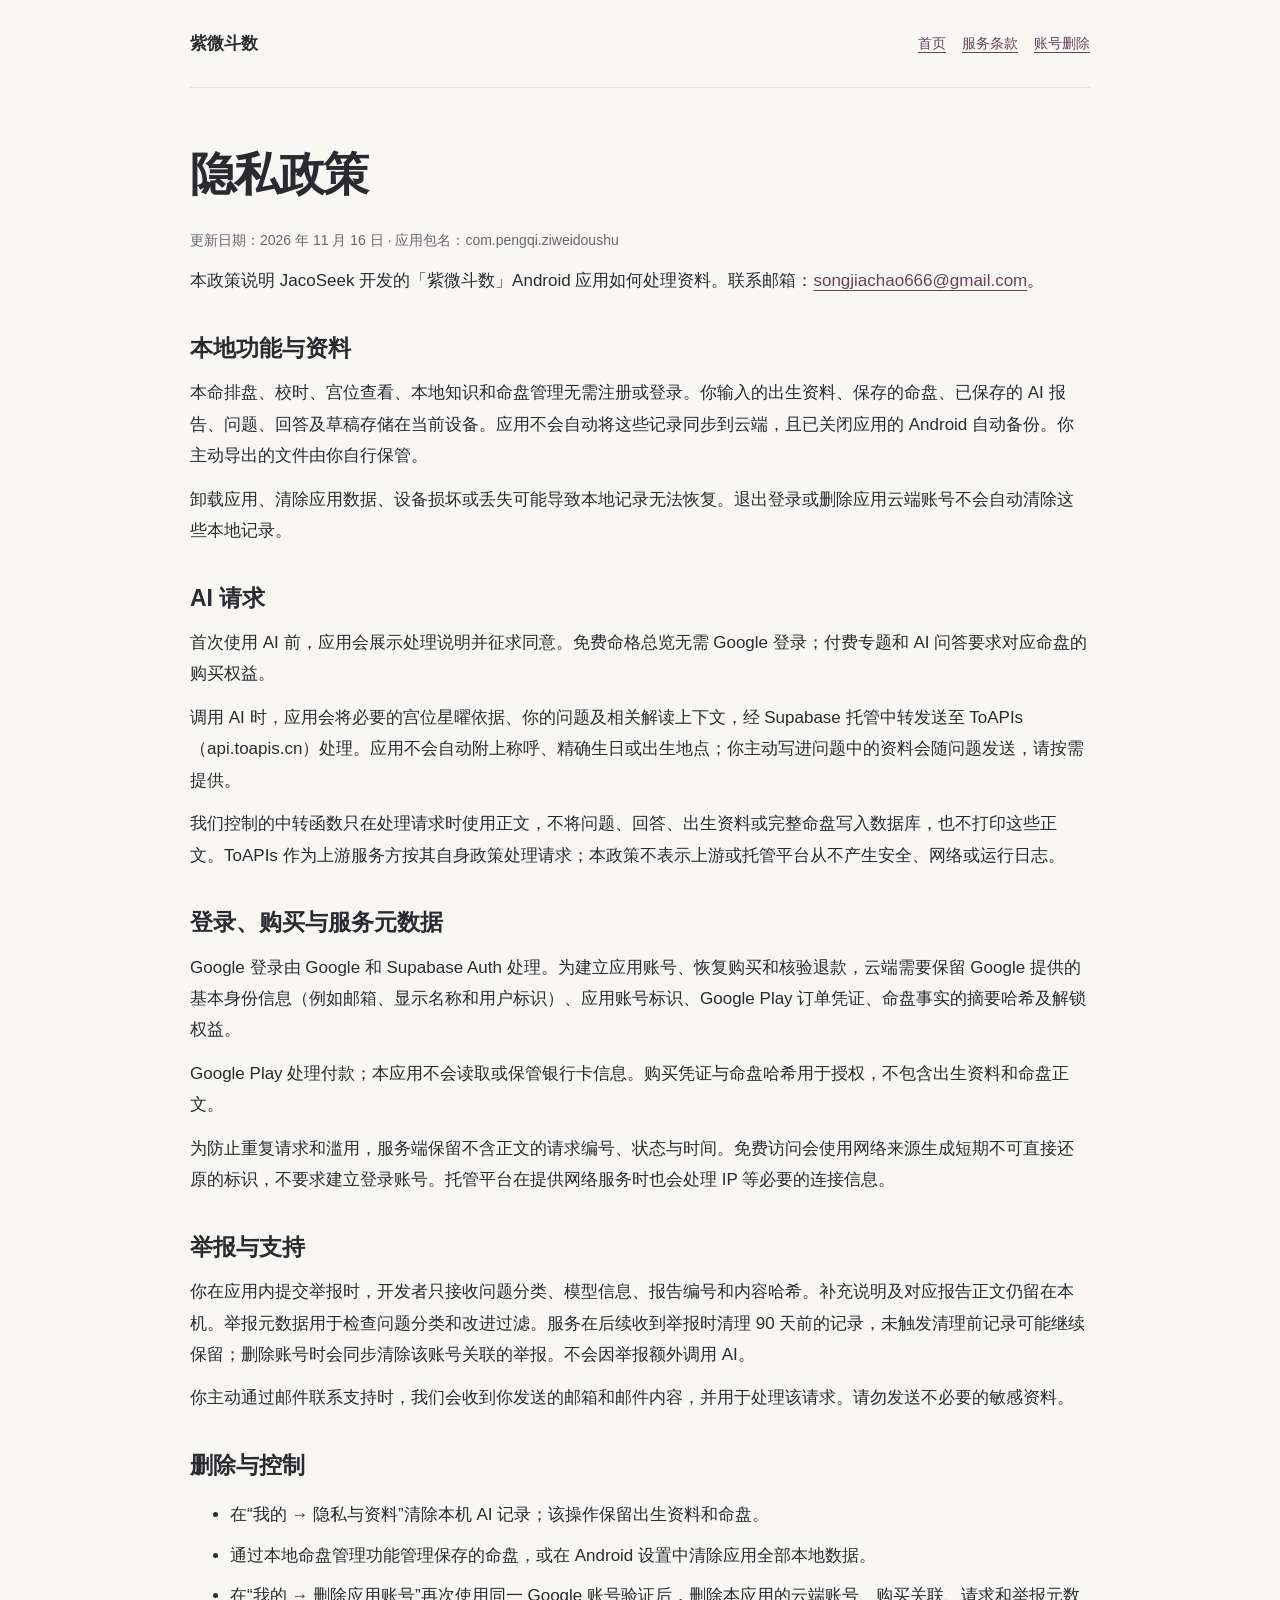
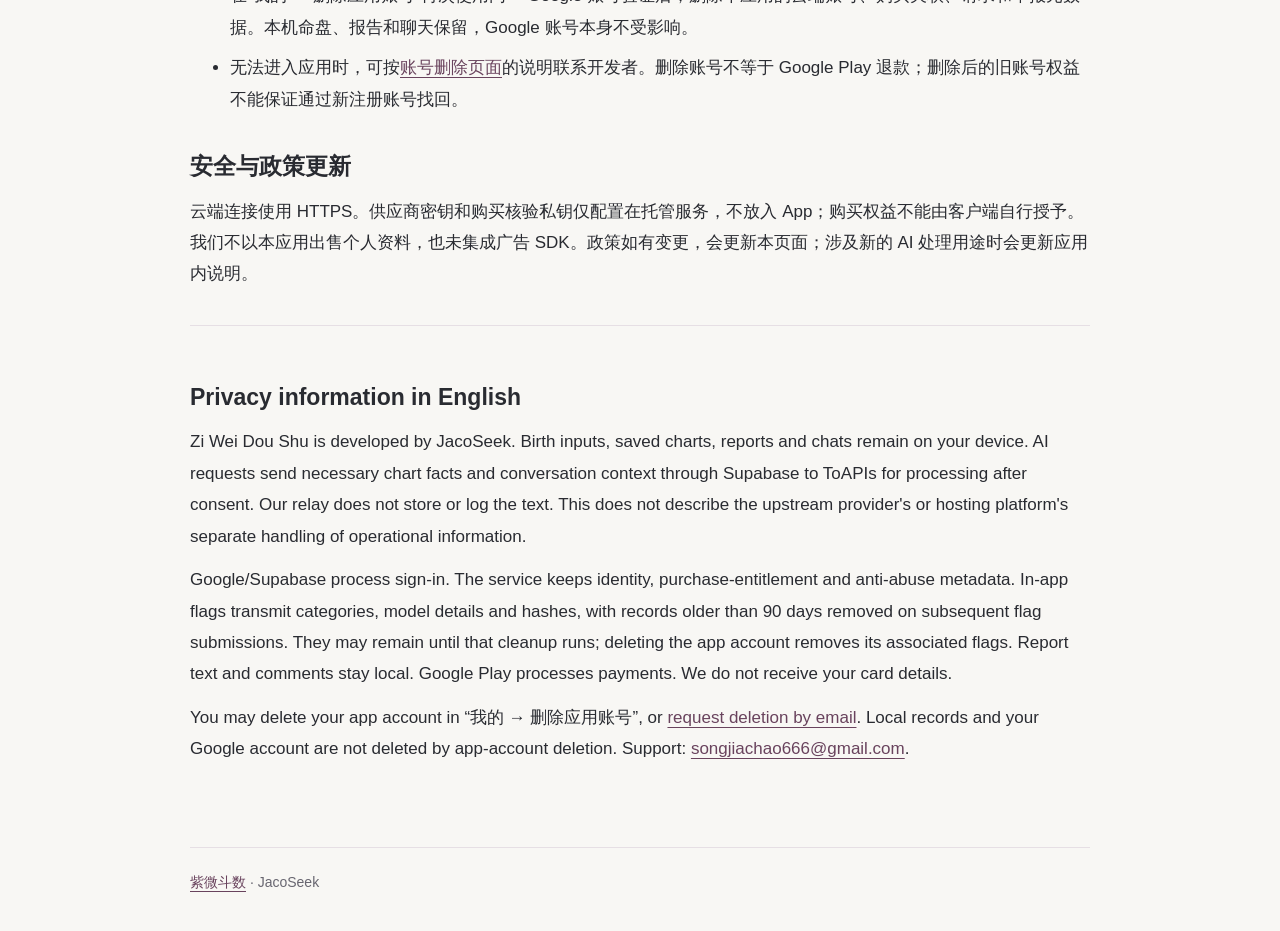
==== privacy.html @ c5404daf "Publish Ziwei support and privacy pages" ====
<!doctype html><html lang="zh-CN"><head><meta charset="utf-8"><meta name="viewport" content="width=device-width,initial-scale=1"><title>隐私政策 · 紫微斗数</title><link rel="stylesheet" href="styles.css"></head><body>
<header><a class="brand" href="index.html">紫微斗数</a><nav aria-label="网站导航"><a href="index.html">首页</a><a href="terms.html">服务条款</a><a href="delete-account.html">账号删除</a></nav></header><main><h1>隐私政策</h1><p class="meta">更新日期：2026 年 11 月 16 日 · 应用包名：com.pengqi.ziweidoushu</p><p>本政策说明 JacoSeek 开发的「紫微斗数」Android 应用如何处理资料。联系邮箱：<a href="mailto:songjiachao666@gmail.com">songjiachao666@gmail.com</a>。</p>
<h2>本地功能与资料</h2><p>本命排盘、校时、宫位查看、本地知识和命盘管理无需注册或登录。你输入的出生资料、保存的命盘、已保存的 AI 报告、问题、回答及草稿存储在当前设备。应用不会自动将这些记录同步到云端，且已关闭应用的 Android 自动备份。你主动导出的文件由你自行保管。</p><p>卸载应用、清除应用数据、设备损坏或丢失可能导致本地记录无法恢复。退出登录或删除应用云端账号不会自动清除这些本地记录。</p>
<h2>AI 请求</h2><p>首次使用 AI 前，应用会展示处理说明并征求同意。免费命格总览无需 Google 登录；付费专题和 AI 问答要求对应命盘的购买权益。</p><p>调用 AI 时，应用会将必要的宫位星曜依据、你的问题及相关解读上下文，经 Supabase 托管中转发送至 ToAPIs（api.toapis.cn）处理。应用不会自动附上称呼、精确生日或出生地点；你主动写进问题中的资料会随问题发送，请按需提供。</p><p>我们控制的中转函数只在处理请求时使用正文，不将问题、回答、出生资料或完整命盘写入数据库，也不打印这些正文。ToAPIs 作为上游服务方按其自身政策处理请求；本政策不表示上游或托管平台从不产生安全、网络或运行日志。</p>
<h2>登录、购买与服务元数据</h2><p>Google 登录由 Google 和 Supabase Auth 处理。为建立应用账号、恢复购买和核验退款，云端需要保留 Google 提供的基本身份信息（例如邮箱、显示名称和用户标识）、应用账号标识、Google Play 订单凭证、命盘事实的摘要哈希及解锁权益。</p><p>Google Play 处理付款；本应用不会读取或保管银行卡信息。购买凭证与命盘哈希用于授权，不包含出生资料和命盘正文。</p><p>为防止重复请求和滥用，服务端保留不含正文的请求编号、状态与时间。免费访问会使用网络来源生成短期不可直接还原的标识，不要求建立登录账号。托管平台在提供网络服务时也会处理 IP 等必要的连接信息。</p>
<h2>举报与支持</h2><p>你在应用内提交举报时，开发者只接收问题分类、模型信息、报告编号和内容哈希。补充说明及对应报告正文仍留在本机。举报元数据用于检查问题分类和改进过滤。服务在后续收到举报时清理 90 天前的记录，未触发清理前记录可能继续保留；删除账号时会同步清除该账号关联的举报。不会因举报额外调用 AI。</p><p>你主动通过邮件联系支持时，我们会收到你发送的邮箱和邮件内容，并用于处理该请求。请勿发送不必要的敏感资料。</p>
<h2>删除与控制</h2><ul><li>在“我的 → 隐私与资料”清除本机 AI 记录；该操作保留出生资料和命盘。</li><li>通过本地命盘管理功能管理保存的命盘，或在 Android 设置中清除应用全部本地数据。</li><li>在“我的 → 删除应用账号”再次使用同一 Google 账号验证后，删除本应用的云端账号、购买关联、请求和举报元数据。本机命盘、报告和聊天保留，Google 账号本身不受影响。</li><li>无法进入应用时，可按<a href="delete-account.html">账号删除页面</a>的说明联系开发者。删除账号不等于 Google Play 退款；删除后的旧账号权益不能保证通过新注册账号找回。</li></ul>
<h2>安全与政策更新</h2><p>云端连接使用 HTTPS。供应商密钥和购买核验私钥仅配置在托管服务，不放入 App；购买权益不能由客户端自行授予。我们不以本应用出售个人资料，也未集成广告 SDK。政策如有变更，会更新本页面；涉及新的 AI 处理用途时会更新应用内说明。</p>
<section class="english" id="english" lang="en"><h2>Privacy information in English</h2><p>Zi Wei Dou Shu is developed by JacoSeek. Birth inputs, saved charts, reports and chats remain on your device. AI requests send necessary chart facts and conversation context through Supabase to ToAPIs for processing after consent. Our relay does not store or log the text. This does not describe the upstream provider's or hosting platform's separate handling of operational information.</p><p>Google/Supabase process sign-in. The service keeps identity, purchase-entitlement and anti-abuse metadata. In-app flags transmit categories, model details and hashes, with records older than 90 days removed on subsequent flag submissions. They may remain until that cleanup runs; deleting the app account removes its associated flags. Report text and comments stay local. Google Play processes payments. We do not receive your card details.</p><p>You may delete your app account in “我的 → 删除应用账号”, or <a href="delete-account.html#english">request deletion by email</a>. Local records and your Google account are not deleted by app-account deletion. Support: <a href="mailto:songjiachao666@gmail.com">songjiachao666@gmail.com</a>.</p></section></main><footer><a href="index.html">紫微斗数</a> · JacoSeek</footer></body></html>
---- styles.css ----
:root{color-scheme:light;--ink:#292b31;--muted:#686670;--plum:#69435d;--paper:#f8f7f4;--line:#e6dfe4}*{box-sizing:border-box}body{margin:0;background:var(--paper);color:var(--ink);font:17px/1.85 -apple-system,BlinkMacSystemFont,"PingFang SC","Microsoft YaHei",sans-serif}a{color:var(--plum);text-underline-offset:4px}a:focus-visible{outline:3px solid #b59aaf;outline-offset:5px}header,main,footer{width:min(900px,calc(100% - 40px));margin:auto}header{display:flex;align-items:center;justify-content:space-between;gap:24px;padding:28px 0;border-bottom:1px solid var(--line)}.brand{display:flex;align-items:center;gap:12px;text-decoration:none;font-weight:700;color:var(--ink)}.brand svg{width:42px;height:42px;flex:none}nav{display:flex;flex-wrap:wrap;gap:16px;font-size:14px}main{padding:55px 0 70px}h1{font-size:clamp(30px,5vw,46px);line-height:1.35;letter-spacing:-.035em;margin:0 0 22px}h2{font-size:23px;line-height:1.5;margin:34px 0 12px}p{margin:12px 0}.intro{font-size:20px;color:var(--muted);max-width:720px}.meta{font-size:14px;color:var(--muted)}.eyebrow{font-size:14px;letter-spacing:.1em;color:var(--plum);font-weight:700;margin-bottom:16px}.cards{display:grid;grid-template-columns:repeat(2,1fr);gap:20px;margin:36px 0}.card{border:1px solid var(--line);background:#fff;padding:25px;border-radius:20px}.card h2{margin:0 0 8px;font-size:21px}.card p{color:var(--muted)}.notice{border-left:4px solid var(--plum);padding:10px 22px;background:#f0eaf0;border-radius:0 12px 12px 0;margin:25px 0}.button{display:inline-block;padding:10px 22px;border-radius:12px;background:var(--plum);color:white;text-decoration:none;font-weight:600;margin:12px 0}li{margin:9px 0}table{width:100%;border-collapse:collapse;font-size:15px}th,td{text-align:left;border-bottom:1px solid var(--line);padding:14px 12px;vertical-align:top}th{color:var(--plum)}footer{padding:22px 0 35px;border-top:1px solid var(--line);font-size:14px;color:var(--muted)}.english{border-top:1px solid var(--line);padding-top:20px;margin-top:35px}@media(max-width:620px){header{align-items:flex-start;flex-direction:column;gap:12px}main{padding-top:35px}.cards{grid-template-columns:1fr}table{font-size:14px}th,td{padding:10px 6px}nav{gap:12px}}
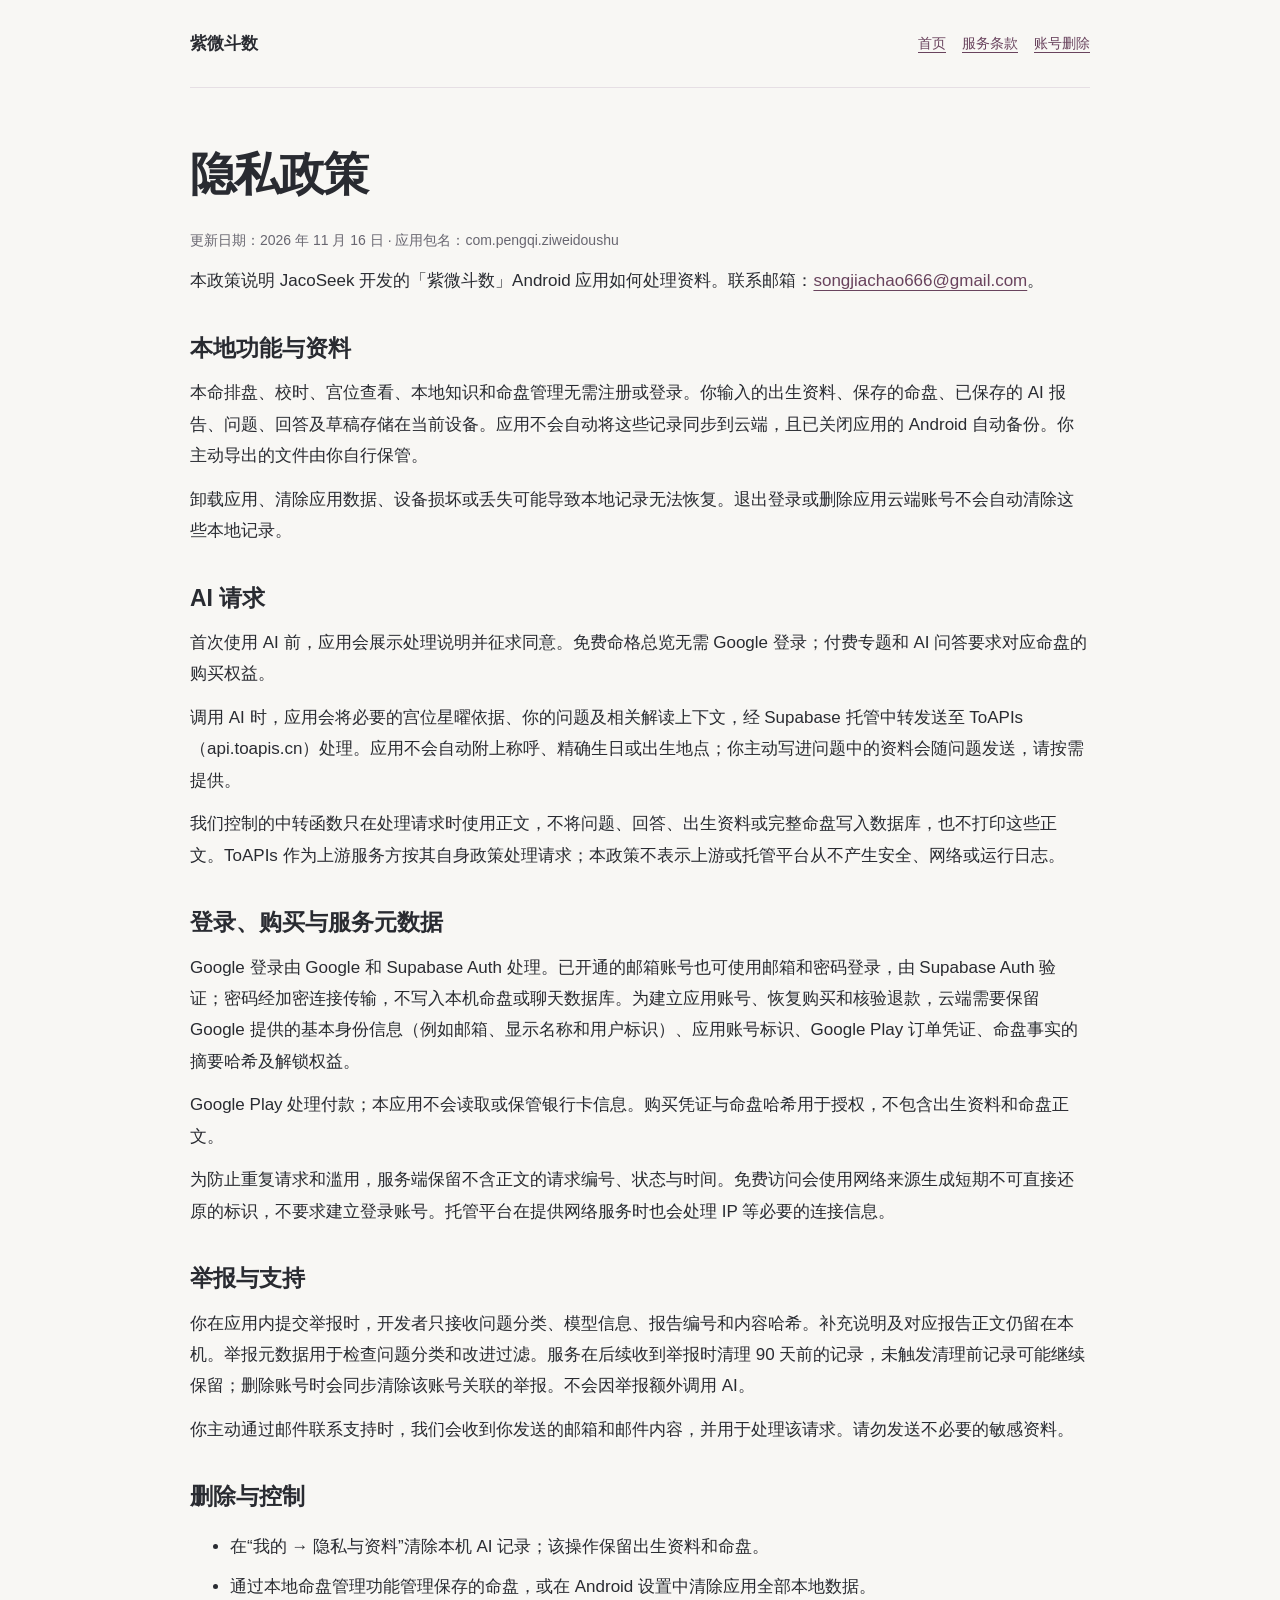
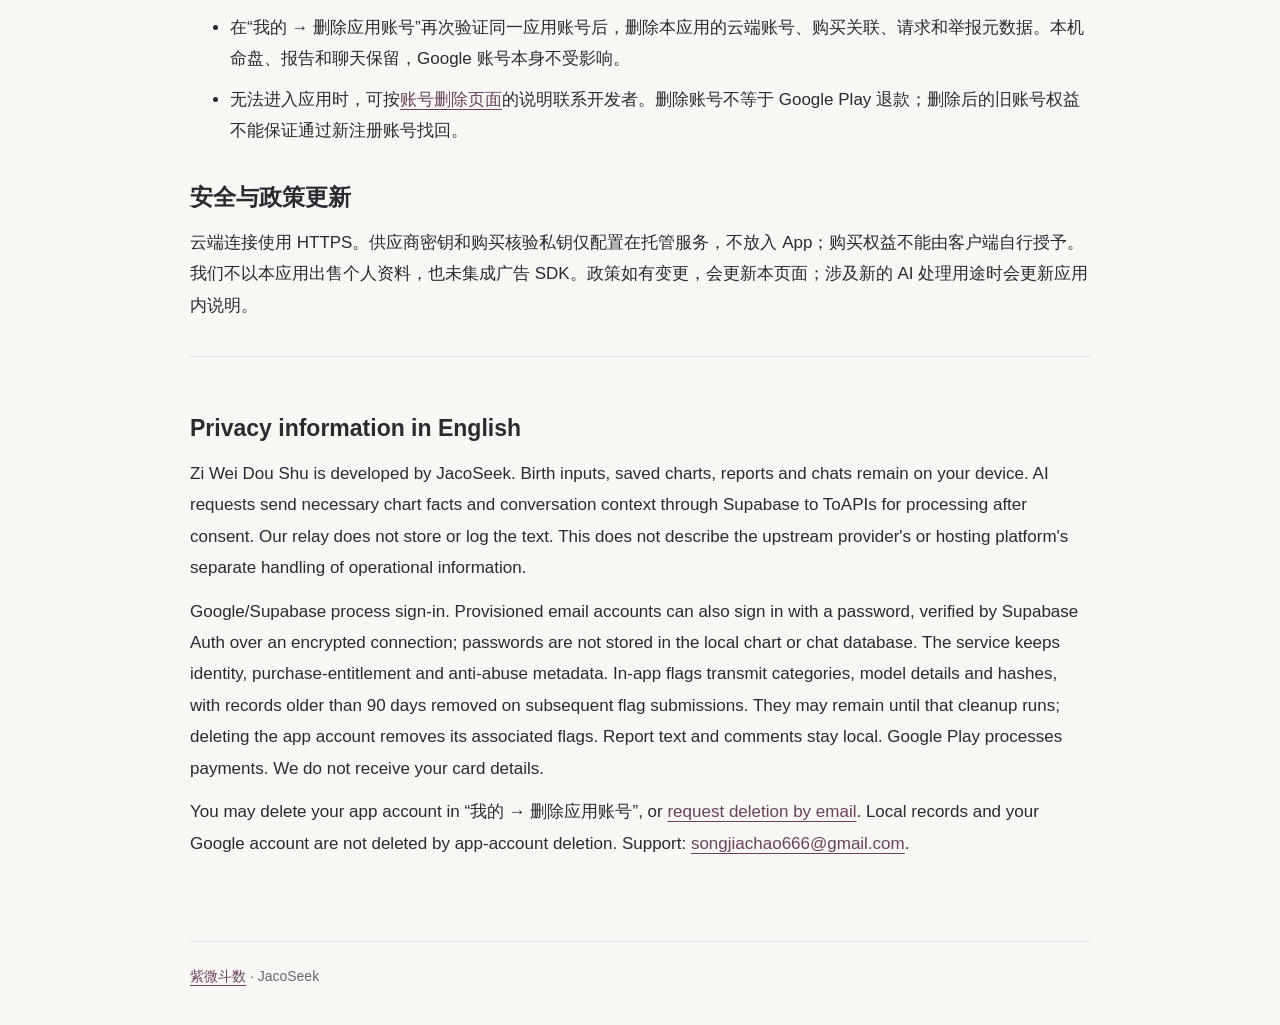
==== commit eb50cd93: "docs: explain provisioned email sign-in and account deletion" ====
--- a/privacy.html
+++ b/privacy.html
@@ -2,8 +2,8 @@
 <header><a class="brand" href="index.html">紫微斗数</a><nav aria-label="网站导航"><a href="index.html">首页</a><a href="terms.html">服务条款</a><a href="delete-account.html">账号删除</a></nav></header><main><h1>隐私政策</h1><p class="meta">更新日期：2026 年 11 月 16 日 · 应用包名：com.pengqi.ziweidoushu</p><p>本政策说明 JacoSeek 开发的「紫微斗数」Android 应用如何处理资料。联系邮箱：<a href="mailto:songjiachao666@gmail.com">songjiachao666@gmail.com</a>。</p>
 <h2>本地功能与资料</h2><p>本命排盘、校时、宫位查看、本地知识和命盘管理无需注册或登录。你输入的出生资料、保存的命盘、已保存的 AI 报告、问题、回答及草稿存储在当前设备。应用不会自动将这些记录同步到云端，且已关闭应用的 Android 自动备份。你主动导出的文件由你自行保管。</p><p>卸载应用、清除应用数据、设备损坏或丢失可能导致本地记录无法恢复。退出登录或删除应用云端账号不会自动清除这些本地记录。</p>
 <h2>AI 请求</h2><p>首次使用 AI 前，应用会展示处理说明并征求同意。免费命格总览无需 Google 登录；付费专题和 AI 问答要求对应命盘的购买权益。</p><p>调用 AI 时，应用会将必要的宫位星曜依据、你的问题及相关解读上下文，经 Supabase 托管中转发送至 ToAPIs（api.toapis.cn）处理。应用不会自动附上称呼、精确生日或出生地点；你主动写进问题中的资料会随问题发送，请按需提供。</p><p>我们控制的中转函数只在处理请求时使用正文，不将问题、回答、出生资料或完整命盘写入数据库，也不打印这些正文。ToAPIs 作为上游服务方按其自身政策处理请求；本政策不表示上游或托管平台从不产生安全、网络或运行日志。</p>
-<h2>登录、购买与服务元数据</h2><p>Google 登录由 Google 和 Supabase Auth 处理。为建立应用账号、恢复购买和核验退款，云端需要保留 Google 提供的基本身份信息（例如邮箱、显示名称和用户标识）、应用账号标识、Google Play 订单凭证、命盘事实的摘要哈希及解锁权益。</p><p>Google Play 处理付款；本应用不会读取或保管银行卡信息。购买凭证与命盘哈希用于授权，不包含出生资料和命盘正文。</p><p>为防止重复请求和滥用，服务端保留不含正文的请求编号、状态与时间。免费访问会使用网络来源生成短期不可直接还原的标识，不要求建立登录账号。托管平台在提供网络服务时也会处理 IP 等必要的连接信息。</p>
+<h2>登录、购买与服务元数据</h2><p>Google 登录由 Google 和 Supabase Auth 处理。已开通的邮箱账号也可使用邮箱和密码登录，由 Supabase Auth 验证；密码经加密连接传输，不写入本机命盘或聊天数据库。为建立应用账号、恢复购买和核验退款，云端需要保留 Google 提供的基本身份信息（例如邮箱、显示名称和用户标识）、应用账号标识、Google Play 订单凭证、命盘事实的摘要哈希及解锁权益。</p><p>Google Play 处理付款；本应用不会读取或保管银行卡信息。购买凭证与命盘哈希用于授权，不包含出生资料和命盘正文。</p><p>为防止重复请求和滥用，服务端保留不含正文的请求编号、状态与时间。免费访问会使用网络来源生成短期不可直接还原的标识，不要求建立登录账号。托管平台在提供网络服务时也会处理 IP 等必要的连接信息。</p>
 <h2>举报与支持</h2><p>你在应用内提交举报时，开发者只接收问题分类、模型信息、报告编号和内容哈希。补充说明及对应报告正文仍留在本机。举报元数据用于检查问题分类和改进过滤。服务在后续收到举报时清理 90 天前的记录，未触发清理前记录可能继续保留；删除账号时会同步清除该账号关联的举报。不会因举报额外调用 AI。</p><p>你主动通过邮件联系支持时，我们会收到你发送的邮箱和邮件内容，并用于处理该请求。请勿发送不必要的敏感资料。</p>
-<h2>删除与控制</h2><ul><li>在“我的 → 隐私与资料”清除本机 AI 记录；该操作保留出生资料和命盘。</li><li>通过本地命盘管理功能管理保存的命盘，或在 Android 设置中清除应用全部本地数据。</li><li>在“我的 → 删除应用账号”再次使用同一 Google 账号验证后，删除本应用的云端账号、购买关联、请求和举报元数据。本机命盘、报告和聊天保留，Google 账号本身不受影响。</li><li>无法进入应用时，可按<a href="delete-account.html">账号删除页面</a>的说明联系开发者。删除账号不等于 Google Play 退款；删除后的旧账号权益不能保证通过新注册账号找回。</li></ul>
+<h2>删除与控制</h2><ul><li>在“我的 → 隐私与资料”清除本机 AI 记录；该操作保留出生资料和命盘。</li><li>通过本地命盘管理功能管理保存的命盘，或在 Android 设置中清除应用全部本地数据。</li><li>在“我的 → 删除应用账号”再次验证同一应用账号后，删除本应用的云端账号、购买关联、请求和举报元数据。本机命盘、报告和聊天保留，Google 账号本身不受影响。</li><li>无法进入应用时，可按<a href="delete-account.html">账号删除页面</a>的说明联系开发者。删除账号不等于 Google Play 退款；删除后的旧账号权益不能保证通过新注册账号找回。</li></ul>
 <h2>安全与政策更新</h2><p>云端连接使用 HTTPS。供应商密钥和购买核验私钥仅配置在托管服务，不放入 App；购买权益不能由客户端自行授予。我们不以本应用出售个人资料，也未集成广告 SDK。政策如有变更，会更新本页面；涉及新的 AI 处理用途时会更新应用内说明。</p>
-<section class="english" id="english" lang="en"><h2>Privacy information in English</h2><p>Zi Wei Dou Shu is developed by JacoSeek. Birth inputs, saved charts, reports and chats remain on your device. AI requests send necessary chart facts and conversation context through Supabase to ToAPIs for processing after consent. Our relay does not store or log the text. This does not describe the upstream provider's or hosting platform's separate handling of operational information.</p><p>Google/Supabase process sign-in. The service keeps identity, purchase-entitlement and anti-abuse metadata. In-app flags transmit categories, model details and hashes, with records older than 90 days removed on subsequent flag submissions. They may remain until that cleanup runs; deleting the app account removes its associated flags. Report text and comments stay local. Google Play processes payments. We do not receive your card details.</p><p>You may delete your app account in “我的 → 删除应用账号”, or <a href="delete-account.html#english">request deletion by email</a>. Local records and your Google account are not deleted by app-account deletion. Support: <a href="mailto:songjiachao666@gmail.com">songjiachao666@gmail.com</a>.</p></section></main><footer><a href="index.html">紫微斗数</a> · JacoSeek</footer></body></html>
+<section class="english" id="english" lang="en"><h2>Privacy information in English</h2><p>Zi Wei Dou Shu is developed by JacoSeek. Birth inputs, saved charts, reports and chats remain on your device. AI requests send necessary chart facts and conversation context through Supabase to ToAPIs for processing after consent. Our relay does not store or log the text. This does not describe the upstream provider's or hosting platform's separate handling of operational information.</p><p>Google/Supabase process sign-in. Provisioned email accounts can also sign in with a password, verified by Supabase Auth over an encrypted connection; passwords are not stored in the local chart or chat database. The service keeps identity, purchase-entitlement and anti-abuse metadata. In-app flags transmit categories, model details and hashes, with records older than 90 days removed on subsequent flag submissions. They may remain until that cleanup runs; deleting the app account removes its associated flags. Report text and comments stay local. Google Play processes payments. We do not receive your card details.</p><p>You may delete your app account in “我的 → 删除应用账号”, or <a href="delete-account.html#english">request deletion by email</a>. Local records and your Google account are not deleted by app-account deletion. Support: <a href="mailto:songjiachao666@gmail.com">songjiachao666@gmail.com</a>.</p></section></main><footer><a href="index.html">紫微斗数</a> · JacoSeek</footer></body></html>
